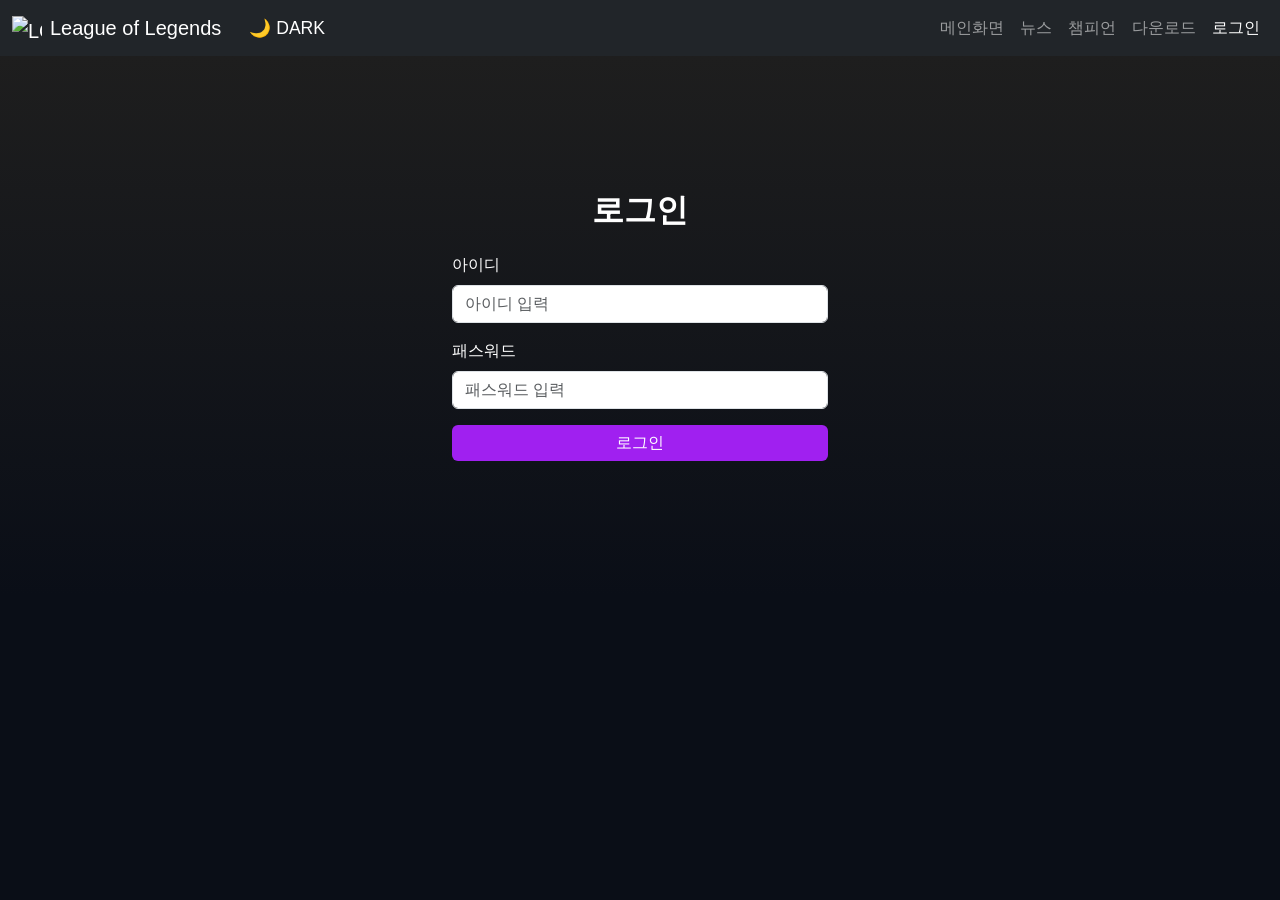
==== code-with-quarkus/src/main/resources/META-INF/resources/login/login.html @ 12d9f70e "10주차 수업 내용 업로드" ====
<!doctype html>
<html lang="ko">
  <head>
    <meta charset="UTF-8" />
    <meta name="viewport" content="width=device-width, initial-scale=1.0" />
    <title>로그인 - League of Legends</title>

    <!-- Bootstrap CSS -->
    <link
      href="https://cdn.jsdelivr.net/npm/bootstrap@5.3.0/dist/css/bootstrap.min.css"
      rel="stylesheet"
    />

    <!-- 기존 main.css 재사용 -->
    <link rel="stylesheet" href="../css/main.css" />
  </head>

  <body>
    <!-- 상단 네비게이션 바 -->
    <nav class="navbar navbar-expand-lg navbar-dark bg-dark">
      <div class="container-fluid">
        <a
          class="navbar-brand d-flex align-items-center gap-2"
          href="/index.html"
        >
          <img src="/images/logo.png" alt="LOL 로고" width="30" height="24" />
          League of Legends
        </a>

        <button
          class="btn border-0"
          id="themeToggleBtn"
          onclick="toggleTheme()"
        >
          🌙 DARK
        </button>

        <button
          class="navbar-toggler"
          type="button"
          data-bs-toggle="collapse"
          data-bs-target="#navbarNavDarkDropdown"
          aria-controls="navbarNavDarkDropdown"
          aria-expanded="false"
          aria-label="Toggle navigation"
        >
          <span class="navbar-toggler-icon"></span>
        </button>

        <div class="collapse navbar-collapse" id="navbarNavDarkDropdown">
          <ul class="navbar-nav ms-auto">
            <li class="nav-item">
              <a class="nav-link" href="/index.html">메인화면</a>
            </li>

            <li class="nav-item">
              <a class="nav-link" href="/index.html#news">뉴스</a>
            </li>

            <li class="nav-item">
              <a class="nav-link" href="/index.html#champions">챔피언</a>
            </li>

            <li class="nav-item">
              <a class="nav-link" href="/main_page_sub/download.html"
                >다운로드</a
              >
            </li>

            <li class="nav-item">
              <a class="nav-link active" href="/login">로그인</a>
            </li>
          </ul>
        </div>
      </div>
    </nav>

    <!-- 로그인 영역 -->
    <section
      class="hero d-flex align-items-center justify-content-center text-center py-5"
    >
      <div class="container" style="max-width: 400px">
        <h2 class="fw-bold mb-4">로그인</h2>

        <form method="POST" action="/login_check">
          <div class="mb-3 text-start">
            <label class="form-label">아이디</label>
            <input
              type="text"
              class="form-control"
              name="username"
              placeholder="아이디 입력"
              required
            />
          </div>

          <div class="mb-3 text-start">
            <label class="form-label">패스워드</label>
            <input
              type="password"
              class="form-control"
              name="password"
              placeholder="패스워드 입력"
              required
            />
          </div>

          <button type="submit" class="btn btn-primary w-100">로그인</button>
        </form>
      </div>
    </section>

    <!-- Bootstrap JS -->
    <script src="https://cdn.jsdelivr.net/npm/bootstrap@5.3.0/dist/js/bootstrap.bundle.min.js"></script>

    <!-- 다크/라이트 모드 JS -->
    <script src="../js/toggle.js"></script>
  </body>
</html>
---- code-with-quarkus/src/main/resources/META-INF/resources/css/main.css ----
/* ── 기본 레이아웃 ──────────────────────────────────────────── */
body {
  background-color: #0a0e17;
  color: #fff;
  font-family: "Arial", sans-serif;
}
.navbar {
  background-color: #000;
}
.hero {
  background: linear-gradient(to bottom, #1e1e1e, #0a0e17);
  min-height: 60vh;
}

/* ── 강조 색상 ──────────────────────────────────────────────── */
.accent-purple {
  color: #a020f0;
}
.accent-red {
  color: #ff0000;
}

/* ── 카드 ────────────────────────────────────────────────────── */
.card {
  background-color: #1e1e1e;
  border: none;
  transition:
    transform 0.3s,
    box-shadow 0.3s;
}
.card:hover {
  transform: scale(1.05);
  box-shadow: 0 10px 20px rgba(160, 32, 240, 0.5);
}
.card-img-top {
  height: 200px;
  object-fit: cover;
  border-radius: 10px 10px 0 0;
}

/* ── 버튼 ────────────────────────────────────────────────────── */
.btn-primary {
  background-color: #a020f0;
  border: none;
}
.btn-primary:hover {
  background-color: #800080;
}

/* ── 검색 결과 페이지 ────────────────────────────────────────── */
#searchResults {
  display: none;
}

.search-keyword-header {
  background: #0a0a0a;
  background-image: radial-gradient(ellipse at center, #1a1a1a 0%, #000 70%);
  min-height: 180px;
  display: flex;
  align-items: center;
  justify-content: center;
  border-bottom: 2px solid #c8a96e;
}
.search-keyword-header h1 {
  font-size: 2.8rem;
  font-weight: 700;
  color: #fff;
  letter-spacing: 0.05em;
}

.search-body {
  background-color: #f0ede8;
  min-height: 500px;
}
.search-sidebar {
  border-right: 1px solid #ddd;
}

.search-category-item {
  padding: 14px 20px;
  cursor: pointer;
  color: #333;
  font-size: 0.95rem;
  border-left: 3px solid transparent;
  transition: all 0.2s;
}
.search-category-item:hover {
  background: #e0dcd5;
}
.search-category-item.active {
  border-left: 3px solid #c8253a;
  font-weight: 700;
  color: #c8253a;
  background: #e8e4df;
}
.search-category-item .count {
  color: #999;
  font-size: 0.85rem;
  margin-left: 6px;
}

.search-content-area {
  padding: 30px;
}

.search-result-card {
  background: #fff;
  border: none;
  border-radius: 6px;
  margin-bottom: 16px;
  transition: box-shadow 0.2s;
}
.search-result-card:hover {
  box-shadow: 0 4px 15px rgba(0, 0, 0, 0.15);
}
.search-result-card img {
  width: 110px;
  height: 80px;
  object-fit: cover;
  border-radius: 6px 0 0 6px;
}

.no-result {
  text-align: center;
  padding: 80px 20px;
  color: #666;
}
.no-result h4 {
  color: #333;
}
.card {
  background-color: #1e1e1e;
  color: #fff;
  border: none;
  transition:
    transform 0.3s,
    box-shadow 0.3s;
}
/* ── 9주차 11페이지: 테마 토글 버튼 ───────────────────────────── */
#themeToggleBtn {
  font-size: 1.1rem;
  color: #fff;
}

body.light-mode #themeToggleBtn {
  color: #212529;
}

/* ── 9주차 11페이지: 라이트 모드 스타일 ───────────────────────── */
body.light-mode {
  background-color: #f8f9fa;
  color: #212529;
}

body.light-mode .navbar {
  background-color: #e9ecef !important;
}

body.light-mode .navbar .navbar-brand,
body.light-mode .navbar .nav-link {
  color: #212529 !important;
}

body.light-mode .hero {
  background: linear-gradient(to bottom, #dce3ea, #f8f9fa);
}

body.light-mode .card {
  background-color: #ffffff;
  color: #212529;
  border: 1px solid #dee2e6;
}

body.light-mode .card-title {
  color: #212529;
}

body.light-mode .card-text {
  color: #555;
}
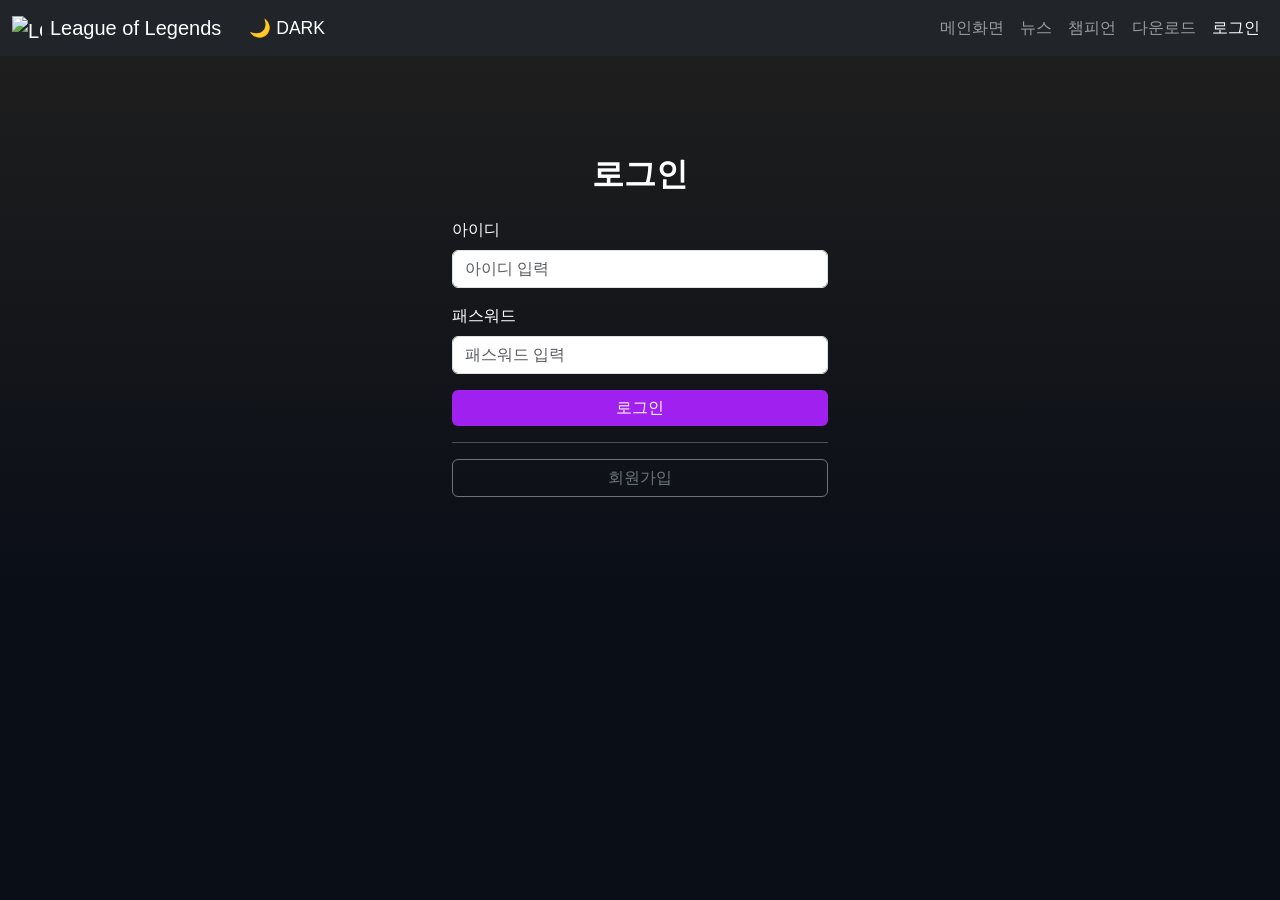
==== commit e4a22895: "11주차 수업 내용 업로드" ====
--- a/code-with-quarkus/src/main/resources/META-INF/resources/login/login.html
+++ b/code-with-quarkus/src/main/resources/META-INF/resources/login/login.html
@@ -106,6 +106,11 @@
           </div>
 
           <button type="submit" class="btn btn-primary w-100">로그인</button>
+          <hr />
+
+          <a href="/register" class="btn btn-outline-secondary w-100">
+            회원가입
+          </a>
         </form>
       </div>
     </section>
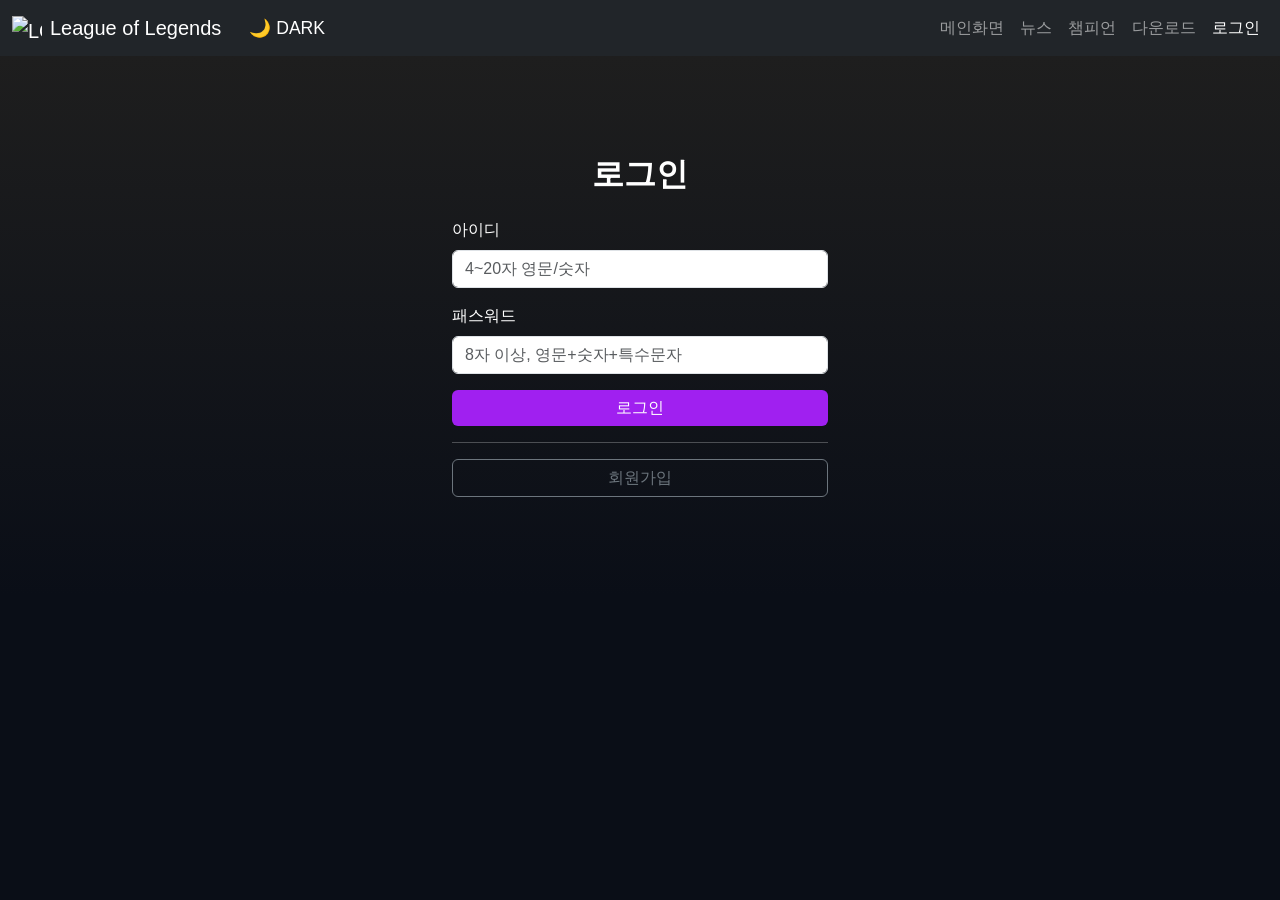
==== commit a582412c: "12주차 수업 내용 업로드" ====
--- a/code-with-quarkus/src/main/resources/META-INF/resources/login/login.html
+++ b/code-with-quarkus/src/main/resources/META-INF/resources/login/login.html
@@ -62,9 +62,9 @@
             </li>
 
             <li class="nav-item">
-              <a class="nav-link" href="/main_page_sub/download.html"
-                >다운로드</a
-              >
+              <a class="nav-link" href="/main_page_sub/download.html">
+                다운로드
+              </a>
             </li>
 
             <li class="nav-item">
@@ -82,30 +82,52 @@
       <div class="container" style="max-width: 400px">
         <h2 class="fw-bold mb-4">로그인</h2>
 
-        <form method="POST" action="/login_check">
+        <!-- 
+          11주차 20페이지 핵심
+          id="loginForm" 추가
+          password는 사용자가 입력하는 원본 비밀번호
+          hidden password는 SHA-256 해시값을 서버로 전송
+        -->
+        <form method="POST" action="/login_check" id="loginForm">
+          <!-- 아이디 -->
           <div class="mb-3 text-start">
             <label class="form-label">아이디</label>
             <input
               type="text"
               class="form-control"
+              id="usernameInput"
               name="username"
-              placeholder="아이디 입력"
+              placeholder="4~20자 영문/숫자"
               required
             />
+            <div class="invalid-feedback" id="usernameMsg"></div>
           </div>
 
+          <!-- 패스워드 -->
           <div class="mb-3 text-start">
             <label class="form-label">패스워드</label>
             <input
               type="password"
               class="form-control"
-              name="password"
-              placeholder="패스워드 입력"
+              id="passwordInput"
+              placeholder="8자 이상, 영문+숫자+특수문자"
               required
             />
+            <div class="invalid-feedback" id="passwordMsg"></div>
+
+            <!-- 서버로 실제 전송되는 비밀번호: SHA-256 해시값 -->
+            <input type="hidden" id="password" name="password" />
           </div>
 
-          <button type="submit" class="btn btn-primary w-100">로그인</button>
+          <!-- type="submit" 아님. JS 검사 후 submit 처리 -->
+          <button
+            type="button"
+            onclick="validateAndLogin()"
+            class="btn btn-primary w-100"
+          >
+            로그인
+          </button>
+
           <hr />
 
           <a href="/register" class="btn btn-outline-secondary w-100">
@@ -120,5 +142,9 @@
 
     <!-- 다크/라이트 모드 JS -->
     <script src="../js/toggle.js"></script>
+
+    <!-- 11주차 20페이지: 로그인 암호화 체크 JS -->
+    <script src="../js/input_sha256.js"></script>
+    <script src="../js/login.js"></script>
   </body>
 </html>
